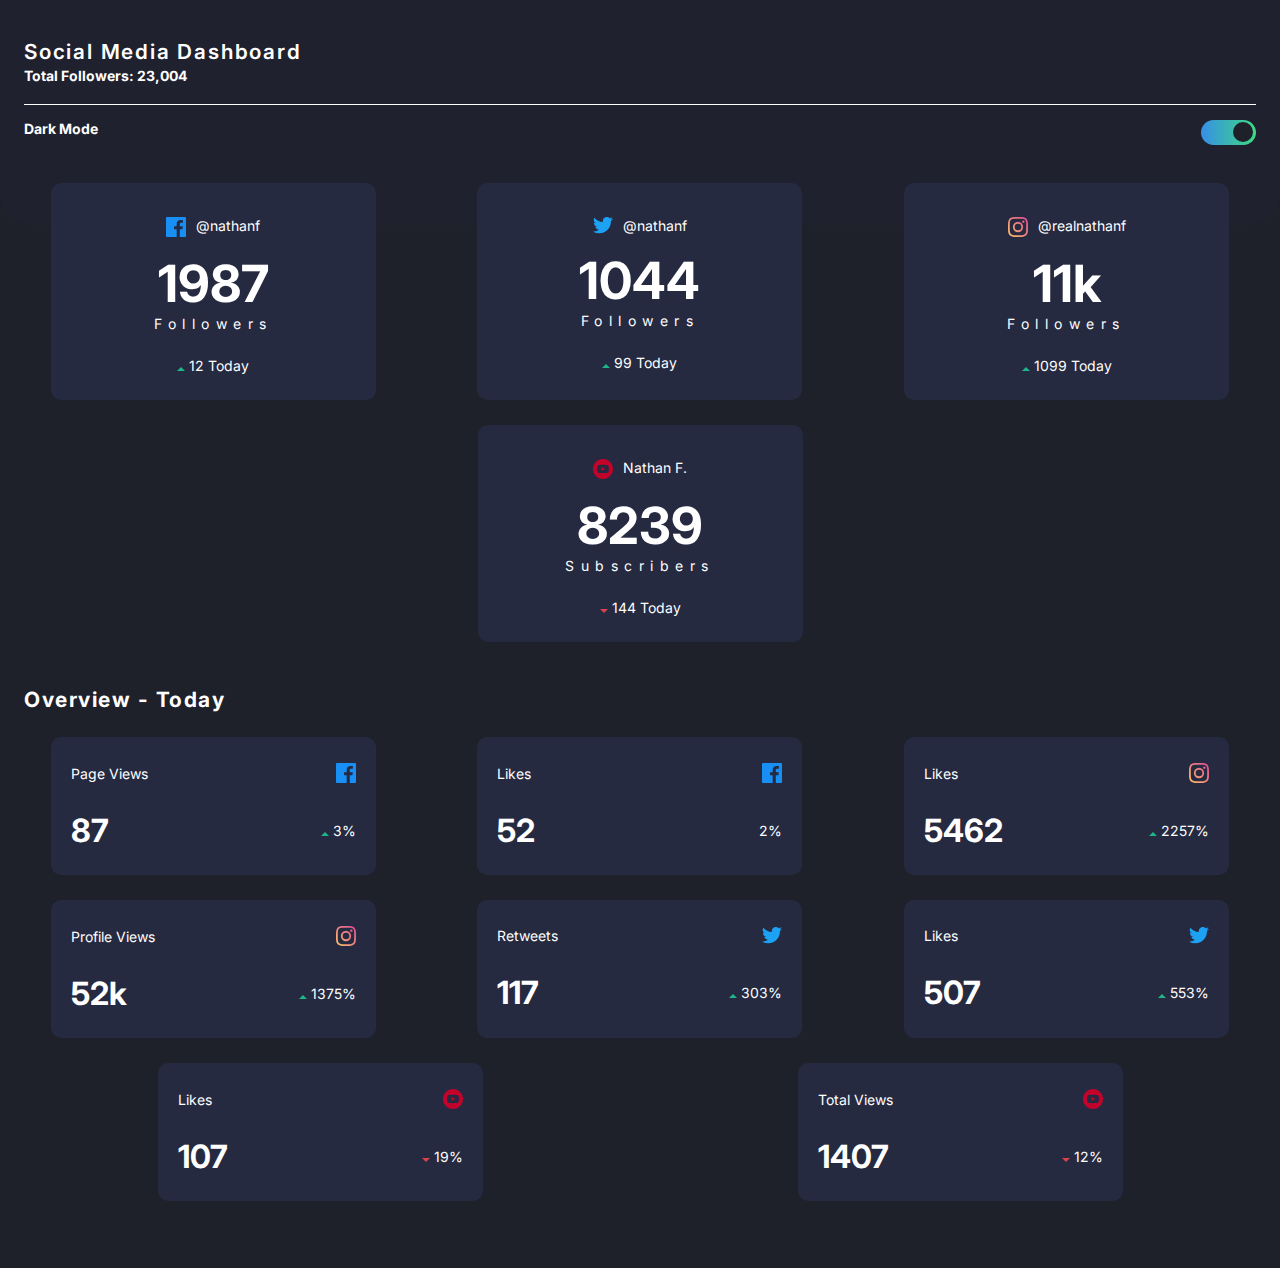
==== index.html @ af2ce7fc "initial secondary cards layout done" ====
<!DOCTYPE html>
<html lang="en">

<head>
  <meta charset="UTF-8">
  <meta name="viewport" content="width=device-width, initial-scale=1.0">
  <!-- displays site properly based on user's device -->

  <link rel="icon" type="image/png" sizes="32x32" href="./images/favicon-32x32.png">

  <title>Frontend Mentor | [Challenge Name Here]</title>
  <link rel="stylesheet" href="scss/style.css">
  <link href="https://fonts.googleapis.com/css?family=Inter:400,700&display=swap" rel="stylesheet">
  <!-- Feel free to remove these styles or customise in your own stylesheet 👍 -->

</head>

<body>
  <header class="header">
    <h1 class="header__title"> Social Media Dashboard</h1>
    <p class="header__info"> Total Followers: 23,004</p>
    <nav>
      <div class="swithCtl">
        <div><span class="themeTextCtl">Dark</span> Mode</div>
        <label class="switch">
          <input type="checkbox" checked>
          <span class="slider round"></span>
        </label>
      </div>
    </nav>
  </header>
  <main>
    <div class="cards__wrapper">

      <div class="cards primary">

        <div class="primary__card">
          <div class="facebook">
            <img src="images/icon-facebook.svg" alt="facebook">
            <p>@nathanf</p>
          </div>
          <div class="followers">
            <div class="followers__num">
              1987
            </div>
            <div class="followers__details">
              Followers
            </div>
          </div>
          <div class="current">
            <img src="images/icon-up.svg" alt="up" srcset="">
            12 Today
          </div>
        </div>

        <!-- <div class="cards primary"> -->

        <div class="primary__card">
          <div class="facebook">
            <img src="images/icon-twitter.svg" alt="twitter" srcset="">
            <p> @nathanf</p>
          </div>
          <div class="followers">
            <div class="followers__num">
              1044
            </div>
            <div class="followers__details">
              Followers
            </div>
          </div>
          <div class="current">
            <img src="images/icon-up.svg" alt="up" srcset="">
            99 Today
          </div>
        </div>
        <!--  </div> -->

        <!-- <div class="cards primary"> -->
        <div class="primary__card">
          <div class="facebook">
            <img src="images//icon-instagram.svg" alt="instagram" srcset="">
            <p> @realnathanf</p>
          </div>
          <div class="followers">
            <div class="followers__num">
              11k
            </div>
            <div class="followers__details">
              Followers
            </div>
          </div>
          <div class="current">
            <img src="images/icon-up.svg" alt="up" srcset="">
            1099 Today
          </div>
        </div>
        <!-- </div> -->

        <!-- <div class="cards primary"> -->
        <div class="primary__card">
          <div class="facebook">
            <img src="images/icon-youtube.svg" alt="youtube" srcset="">
            <p> Nathan F.</p>
          </div>
          <div class="followers">
            <div class="followers__num">
              8239
            </div>
            <div class="followers__details">
              Subscribers
            </div>
          </div>
          <div class="current">
            <img src="images/icon-down.svg" alt="up" srcset="">
            144 Today
          </div>
        </div>
      </div>

      <div class="cards secondary">
        <h2 class="cards__heading">Overview - Today</h2>
        <div class="cards__wrapper__sec">

          <div class="secondary__card primary__card">
            <div class="views">Page Views</div>
            <img class="secondary__card__img" src="images/icon-facebook.svg" alt="" srcset="">
            <div class="viewInfo">87</div>
            <div class="updown">
              <img src="images/icon-up.svg" alt="" srcset="">
              3%
            </div>
          </div>

          <div class="secondary__card primary__card">
            <div class="views">Likes</div>
            <img class="secondary__card__img" src="images/icon-facebook.svg" alt="" srcset="">
            <div class="viewInfo">52</div>
            <div class="updown">
              <img src="images/icon-down.svg.svg" alt="" srcset="">
              2%
            </div>
          </div>

          <div class="secondary__card primary__card">
            <div class="views">Likes</div>
            <img class="secondary__card__img" src="images/icon-instagram.svg" alt="" srcset="">
            <div class="viewInfo">5462</div>
            <div class="updown">
              <img src="images/icon-up.svg" alt="" srcset="">
              2257%
            </div>
          </div>

          <div class="secondary__card  primary__card">
            <div class="views">Profile Views</div>
            <img class="secondary__card__img" src="images/icon-instagram.svg" alt="" srcset="">
            <div class="viewInfo">52k</div>
            <div class="updown">
              <img src="images/icon-up.svg" alt="" srcset="">
              1375%
            </div>
          </div>

          <div class="secondary__card  primary__card">
            <div class="views">Retweets</div>
            <img class="secondary__card__img" src="images/icon-twitter.svg" alt="" srcset="">
            <div class="viewInfo">117</div>
            <div class="updown">
              <img src="images/icon-up.svg" alt="" srcset="">
              303%
            </div>
          </div>

          <div class="secondary__card primary__card">
            <div class="views">Likes</div>
            <img class="secondary__card__img" src="images/icon-twitter.svg" alt="" srcset="">
            <div class="viewInfo">507</div>
            <div class="updown">
              <img src="images/icon-up.svg" alt="" srcset="">
              553%
            </div>
          </div>

          <div class="secondary__card primary__card">
            <div class="views">Likes</div>
            <img class="secondary__card__img" src="images/icon-youtube.svg" alt="" srcset="">
            <div class="viewInfo">107</div>
            <div class="updown">
              <img src="images/icon-down.svg" alt="" srcset="">
              19%
            </div>
          </div>

          <div class="secondary__card primary__card">
            <div class="views">Total Views</div>
            <img class="secondary__card__img" src="images/icon-youtube.svg" alt="" srcset="">
            <div class="viewInfo">1407</div>
            <div class="updown">
              <img src="images/icon-down.svg" alt="" srcset="">
              12%
            </div>
          </div>

        </div>        
      
      </div>
    </div>

  </main>



  <script src="main.js"></script>
</body>

</html>
---- scss/style.css ----
* {
  padding: 0;
  margin: 0;
  -webkit-box-sizing: border-box;
          box-sizing: border-box;
}

body {
  font-family: 'Inter', sans-serif;
  background-color: #1e202a;
  color: white;
  font-size: 14px;
}

.bg-background-light {
  background-color: white;
  color: #63687e;
}

.header {
  padding: 39px 24px 80px 24px;
  background-color: #1f212e;
  border-bottom-left-radius: 30px;
  border-bottom-right-radius: 30px;
}

.bg-header-background {
  background-color: #f5f7ff;
}

.header__title {
  font-size: 1.3rem;
  font-weight: 600;
  letter-spacing: 1.8px;
  padding-bottom: 3px;
}

.header__info {
  padding-bottom: 20px;
  border-bottom: 0.1px solid white;
  font-weight: 700;
}

.switch {
  margin-top: 0px;
  position: relative;
  display: inline-block;
  width: 55px;
  height: 25px;
}

.switch input {
  opacity: 0;
  width: 0;
  height: 0;
}

.swithCtl {
  margin: 15px auto 0;
  /*width: 60%;*/
  display: -webkit-box;
  display: -ms-flexbox;
  display: flex;
  -webkit-box-pack: justify;
      -ms-flex-pack: justify;
          justify-content: space-between;
  font-weight: 700;
}

.slider {
  position: absolute;
  cursor: pointer;
  top: 0;
  left: 0;
  right: 0;
  bottom: 0;
  background: -webkit-gradient(linear, left top, right top, from(#378fe6), to(#3eda82));
  background: linear-gradient(to right, #378fe6, #3eda82);
  -webkit-transition: .4s;
  transition: .4s;
}

.slider:before {
  position: absolute;
  content: "";
  height: 20px;
  width: 20px;
  left: 6px;
  bottom: 3px;
  background-color: #1e202a;
  -webkit-transition: .4s;
  transition: .4s;
}

input:checked + .slider {
  background-color: #ccc;
}

input:focus + .slider {
  -webkit-box-shadow: 0 0 1px #2196F3;
          box-shadow: 0 0 1px #2196F3;
}

input:checked + .slider:before {
  -webkit-transform: translateX(26px);
  transform: translateX(26px);
}

/* Rounded sliders */
.slider.round {
  border-radius: 34px;
}

.slider.round:before {
  border-radius: 50%;
}

main {
  position: relative;
  text-align: center;
}

.primary {
  display: -webkit-box;
  display: -ms-flexbox;
  display: flex;
  -ms-flex-wrap: wrap;
      flex-wrap: wrap;
  -webkit-box-pack: justify;
      -ms-flex-pack: justify;
          justify-content: space-between;
  margin-bottom: 20px;
}

.cards__wrapper {
  margin: auto;
  position: relative;
  margin: auto;
  top: -42px;
  border-radius: 10px;
}

.primary__card {
  width: 325px;
  background-color: #252a41;
  border: 1px solid transparent;
  margin: 0 auto 25px;
  border-radius: 10px;
  padding-bottom: 25px;
}

.bg-card-background-light {
  background-color: #f0f2fa;
}

.facebook {
  padding: 33px 0 15px;
  display: -webkit-box;
  display: -ms-flexbox;
  display: flex;
  -webkit-box-pack: center;
      -ms-flex-pack: center;
          justify-content: center;
  -webkit-column-gap: 10px;
          column-gap: 10px;
}

.followers__num {
  font-size: 3.2rem;
  font-weight: 700;
  padding-bottom: 1px;
}

.followers__details {
  padding-bottom: 25px;
  letter-spacing: 6.5px;
}

.cards__wrapper__sec {
  display: -webkit-box;
  display: -ms-flexbox;
  display: flex;
  -ms-flex-wrap: wrap;
      flex-wrap: wrap;
}

.cards__heading {
  letter-spacing: 1.5px;
  text-align: left;
  margin-left: 24px;
  margin-bottom: 25px;
}

.secondary__card {
  display: -ms-grid;
  display: grid;
  -ms-grid-columns: 1fr 1fr;
      grid-template-columns: 1fr 1fr;
  -webkit-box-align: center;
      -ms-flex-align: center;
          align-items: center;
  padding-top: 25px;
  row-gap: 28px;
}

.views, .viewInfo {
  -ms-grid-column-align: start;
      justify-self: start;
  margin-left: 19px;
}

.secondary__card__img, .updown {
  -ms-grid-column-align: right;
      justify-self: right;
  margin-right: 19px;
}

.viewInfo {
  font-weight: 700;
  font-size: 2rem;
}

.secondary__card {
  padding-bottom: 24px;
}
/*# sourceMappingURL=style.css.map */
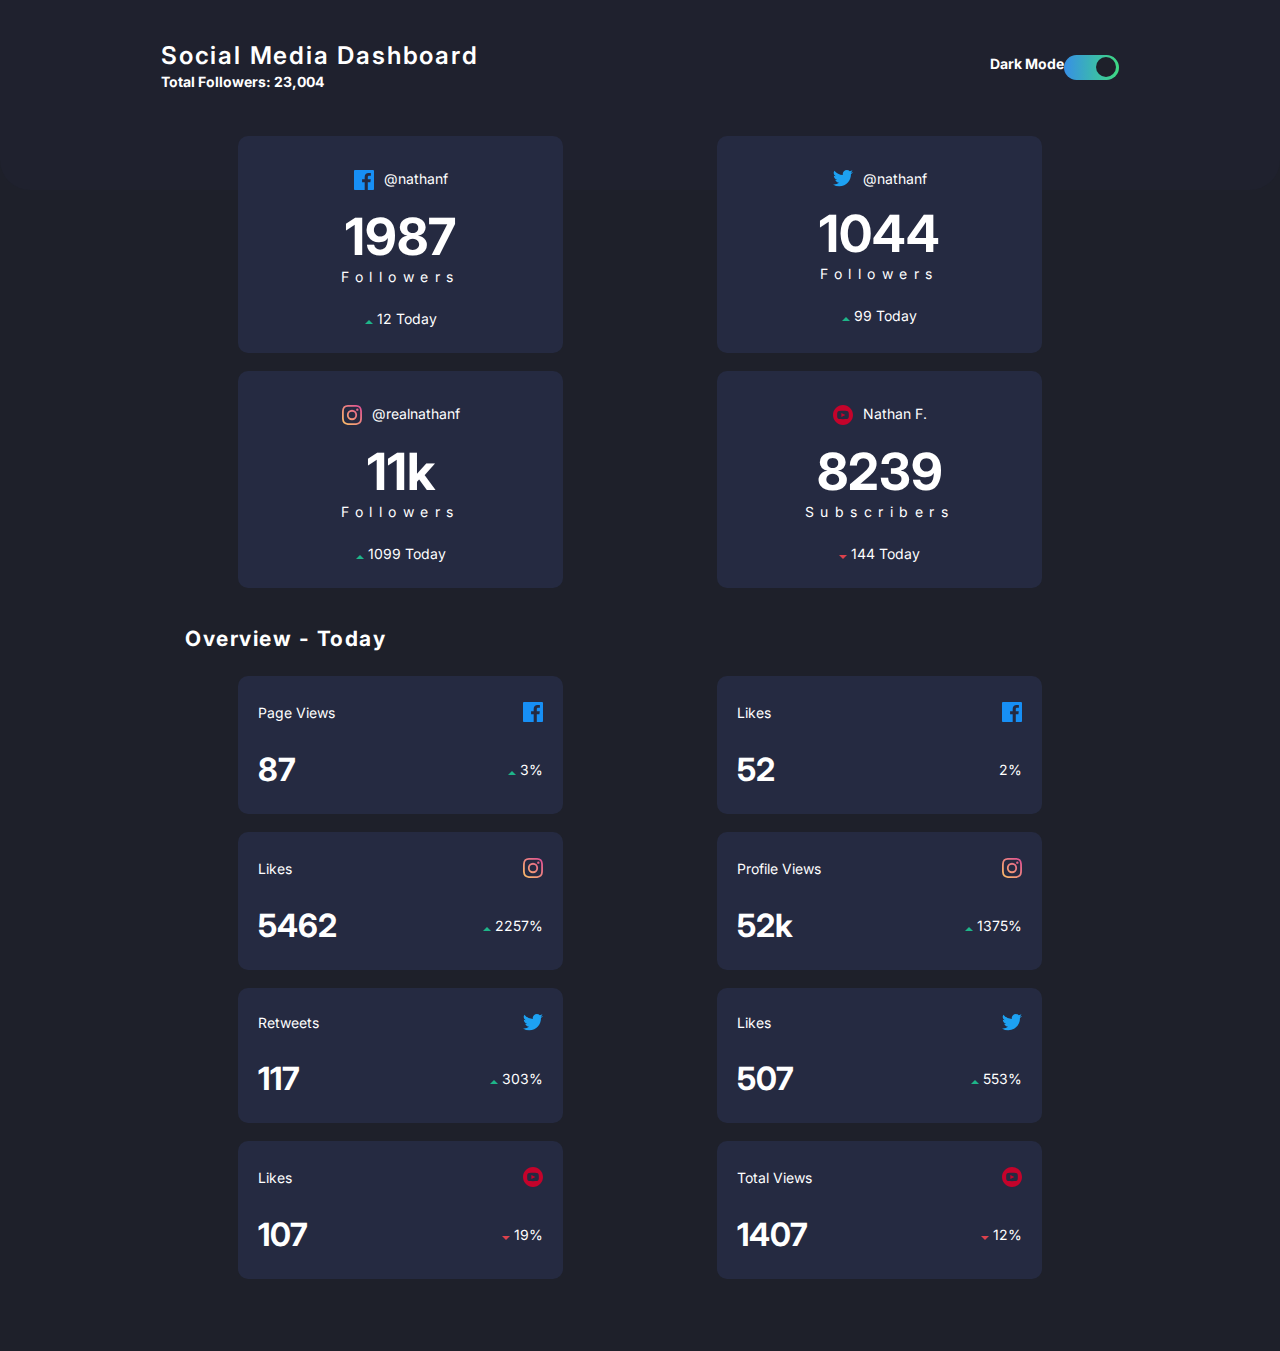
==== commit e6c043e2: "feat: desktop initial implementation" ====
--- a/index.html
+++ b/index.html
@@ -17,8 +17,10 @@
 
 <body>
   <header class="header">
-    <h1 class="header__title"> Social Media Dashboard</h1>
-    <p class="header__info"> Total Followers: 23,004</p>
+    <div class="header__brief">
+      <h1 class="header__title"> Social Media Dashboard</h1>
+      <p class="header__info"> Total Followers: 23,004</p>
+    </div>
     <nav>
       <div class="swithCtl">
         <div><span class="themeTextCtl">Dark</span> Mode</div>
@@ -201,8 +203,8 @@
             </div>
           </div>
 
-        </div>        
-      
+        </div>
+
       </div>
     </div>
 
--- a/scss/style.css
+++ b/scss/style.css
@@ -133,7 +133,6 @@
 }
 
 .cards__wrapper {
-  margin: auto;
   position: relative;
   margin: auto;
   top: -42px;
@@ -144,7 +143,7 @@
   width: 325px;
   background-color: #252a41;
   border: 1px solid transparent;
-  margin: 0 auto 25px;
+  margin: 0 auto 18px;
   border-radius: 10px;
   padding-bottom: 25px;
 }
@@ -201,6 +200,7 @@
           align-items: center;
   padding-top: 25px;
   row-gap: 28px;
+  padding-bottom: 24px;
 }
 
 .views, .viewInfo {
@@ -223,4 +223,29 @@
 .secondary__card {
   padding-bottom: 24px;
 }
+
+@media screen and (min-width: 1280px) {
+  .header {
+    padding: 40px 161px 80px 161px;
+    display: -webkit-box;
+    display: -ms-flexbox;
+    display: flex;
+    -ms-flex-wrap: wrap;
+        flex-wrap: wrap;
+    -webkit-box-pack: justify;
+        -ms-flex-pack: justify;
+            justify-content: space-between;
+  }
+  .header__title {
+    font-size: 1.53rem;
+  }
+  .header__info {
+    border-bottom: none;
+  }
+  .cards__wrapper {
+    top: -54px;
+    margin-left: 161px;
+    margin-right: 161px;
+  }
+}
 /*# sourceMappingURL=style.css.map */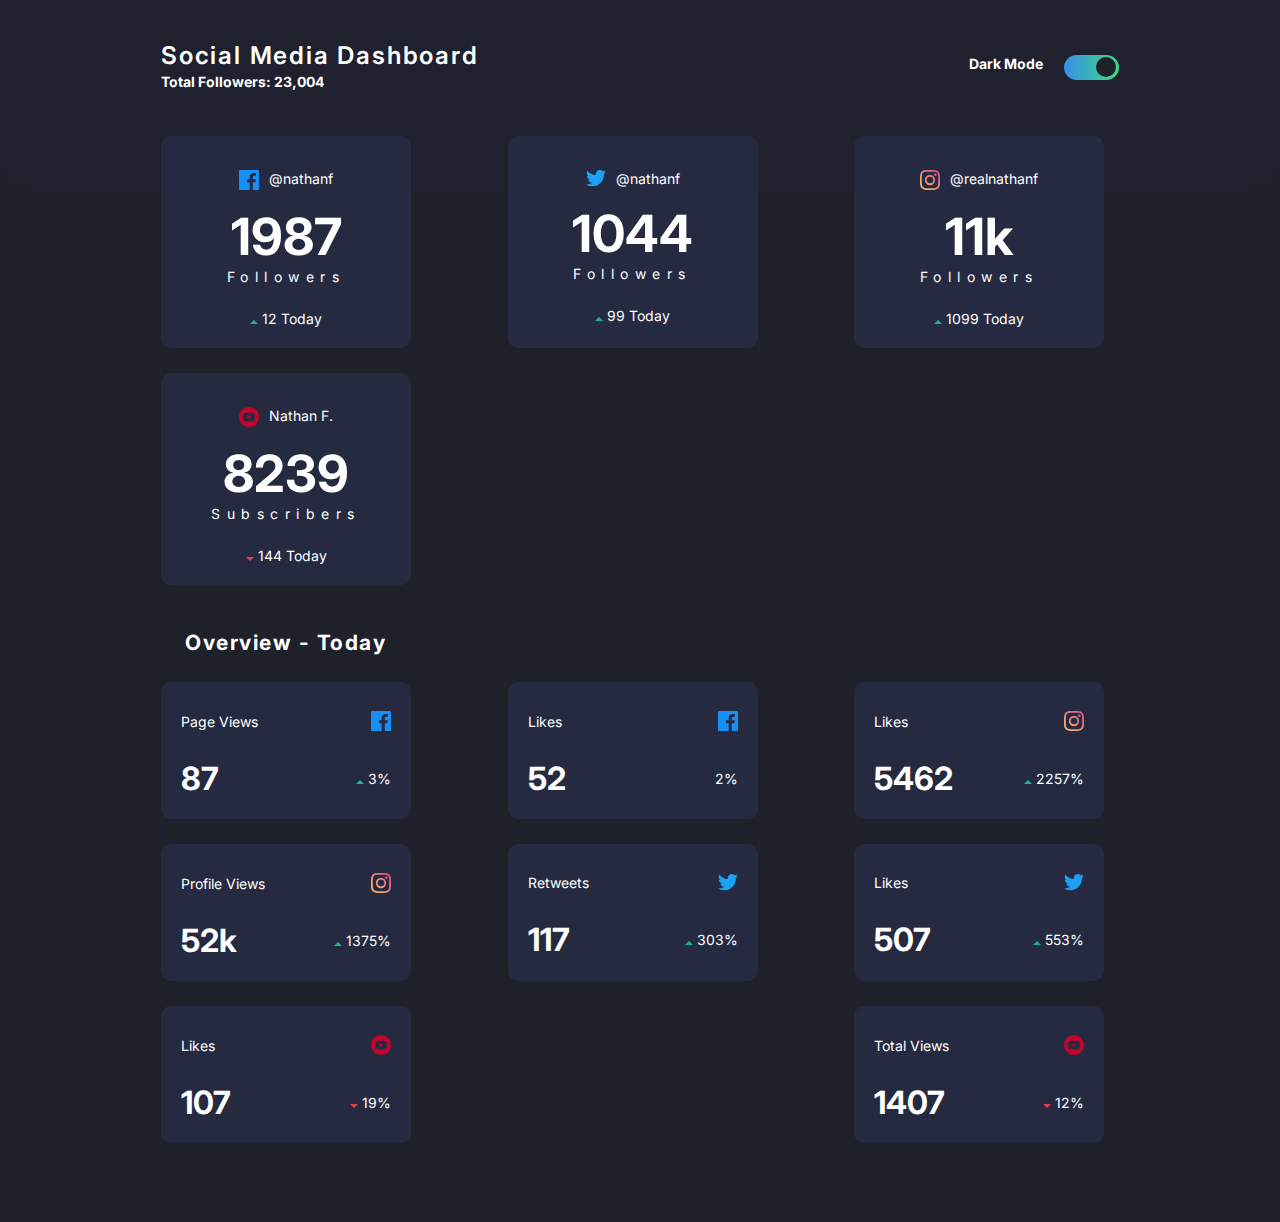
==== commit eed9f6fb: "fix: changed class facebook to initialCards" ====
--- a/index.html
+++ b/index.html
@@ -37,7 +37,7 @@
       <div class="cards primary">
 
         <div class="primary__card">
-          <div class="facebook">
+          <div class="initialCards">
             <img src="images/icon-facebook.svg" alt="facebook">
             <p>@nathanf</p>
           </div>
@@ -58,7 +58,7 @@
         <!-- <div class="cards primary"> -->
 
         <div class="primary__card">
-          <div class="facebook">
+          <div class="initialCards">
             <img src="images/icon-twitter.svg" alt="twitter" srcset="">
             <p> @nathanf</p>
           </div>
@@ -79,7 +79,7 @@
 
         <!-- <div class="cards primary"> -->
         <div class="primary__card">
-          <div class="facebook">
+          <div class="initialCards">
             <img src="images//icon-instagram.svg" alt="instagram" srcset="">
             <p> @realnathanf</p>
           </div>
@@ -100,7 +100,7 @@
 
         <!-- <div class="cards primary"> -->
         <div class="primary__card">
-          <div class="facebook">
+          <div class="initialCards">
             <img src="images/icon-youtube.svg" alt="youtube" srcset="">
             <p> Nathan F.</p>
           </div>
--- a/scss/style.css
+++ b/scss/style.css
@@ -152,7 +152,7 @@
   background-color: #f0f2fa;
 }
 
-.facebook {
+.initialCards {
   padding: 33px 0 15px;
   display: -webkit-box;
   display: -ms-flexbox;
@@ -160,8 +160,10 @@
   -webkit-box-pack: center;
       -ms-flex-pack: center;
           justify-content: center;
-  -webkit-column-gap: 10px;
-          column-gap: 10px;
+}
+
+.initialCards img {
+  margin-right: 10px;
 }
 
 .followers__num {
@@ -181,6 +183,9 @@
   display: flex;
   -ms-flex-wrap: wrap;
       flex-wrap: wrap;
+  -webkit-box-pack: justify;
+      -ms-flex-pack: justify;
+          justify-content: space-between;
 }
 
 .cards__heading {
@@ -242,10 +247,24 @@
   .header__info {
     border-bottom: none;
   }
+  nav {
+    width: 150px;
+  }
   .cards__wrapper {
     top: -54px;
     margin-left: 161px;
     margin-right: 161px;
   }
+  .primary__card {
+    width: 250px;
+    margin: 0 15px 25px 0;
+    padding-bottom: 20px;
+  }
+  .cards__heading {
+    margin-bottom: 27px;
+  }
+  .secondary__card {
+    padding-top: 28px;
+  }
 }
 /*# sourceMappingURL=style.css.map */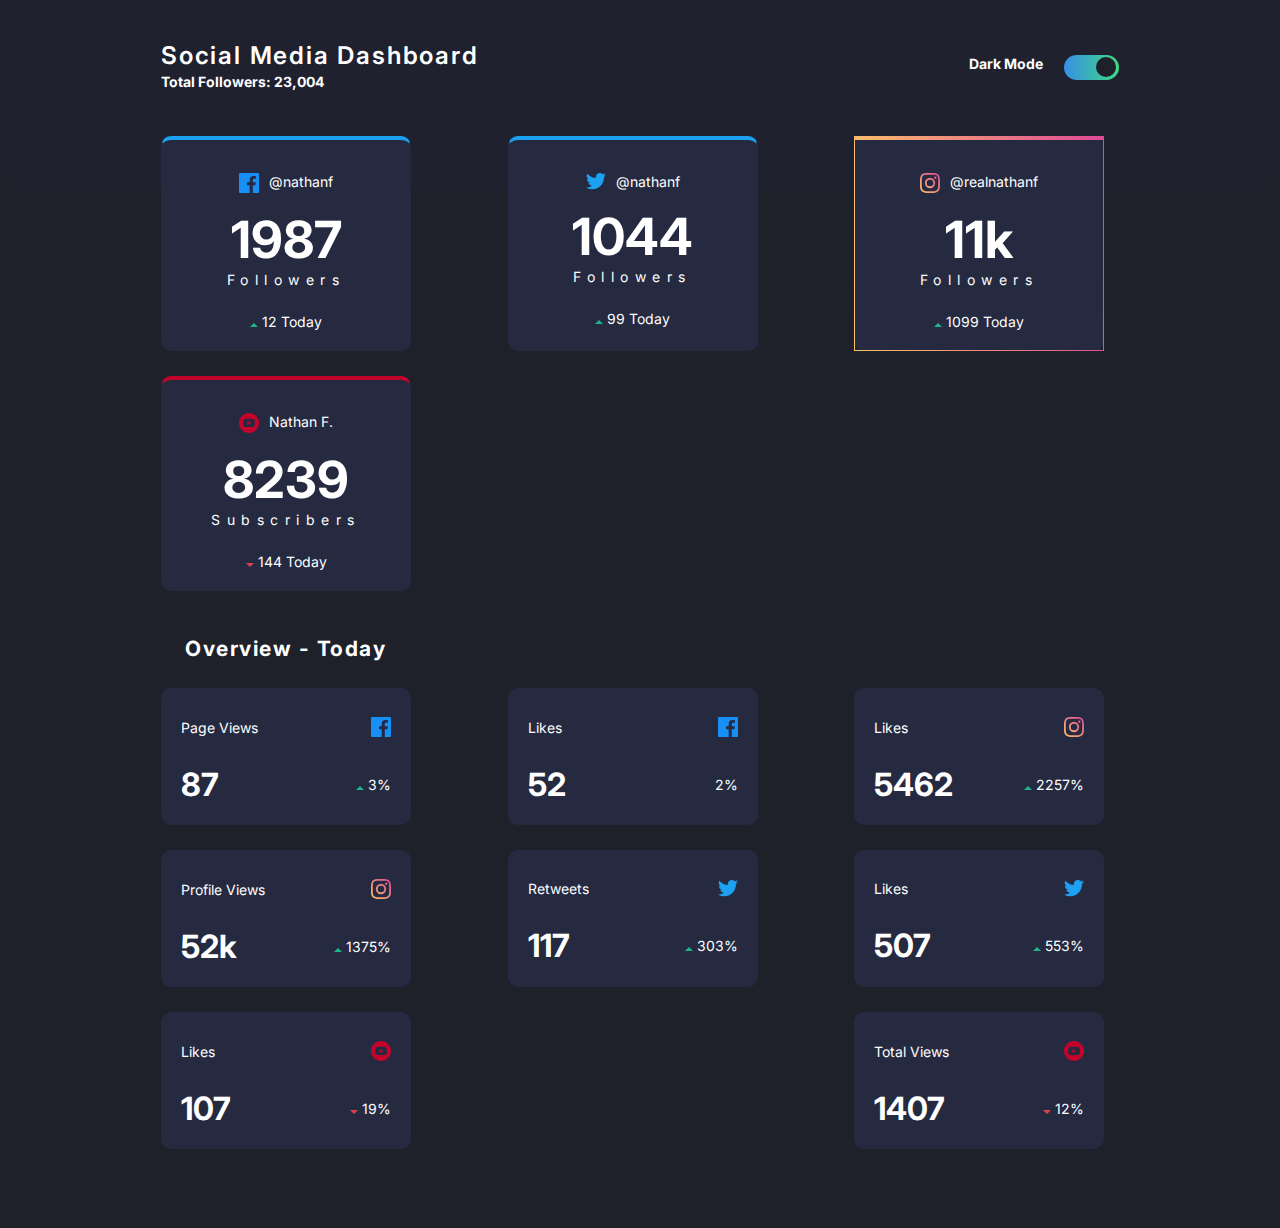
==== commit 2b4c2f29: "initial cards borders" ====
--- a/index.html
+++ b/index.html
@@ -36,7 +36,7 @@
 
       <div class="cards primary">
 
-        <div class="primary__card">
+        <div class="primary__card facebook">
           <div class="initialCards">
             <img src="images/icon-facebook.svg" alt="facebook">
             <p>@nathanf</p>
@@ -57,7 +57,7 @@
 
         <!-- <div class="cards primary"> -->
 
-        <div class="primary__card">
+        <div class="primary__card twitter">
           <div class="initialCards">
             <img src="images/icon-twitter.svg" alt="twitter" srcset="">
             <p> @nathanf</p>
@@ -78,7 +78,7 @@
         <!--  </div> -->
 
         <!-- <div class="cards primary"> -->
-        <div class="primary__card">
+        <div class="primary__card instagram">
           <div class="initialCards">
             <img src="images//icon-instagram.svg" alt="instagram" srcset="">
             <p> @realnathanf</p>
@@ -99,7 +99,7 @@
         <!-- </div> -->
 
         <!-- <div class="cards primary"> -->
-        <div class="primary__card">
+        <div class="primary__card youtube">
           <div class="initialCards">
             <img src="images/icon-youtube.svg" alt="youtube" srcset="">
             <p> Nathan F.</p>
--- a/scss/style.css
+++ b/scss/style.css
@@ -166,6 +166,24 @@
   margin-right: 10px;
 }
 
+.facebook {
+  border-top: 4px solid #1ca0f2;
+}
+
+.twitter {
+  border-top: 4px solid #1ca0f2;
+}
+
+.instagram {
+  border-top: 4px solid;
+  -o-border-image: linear-gradient(85deg, #fdc468, #df4996) 1;
+     border-image: linear-gradient(85deg, #fdc468, #df4996) 1;
+}
+
+.youtube {
+  border-top: 4px solid #c4032a;
+}
+
 .followers__num {
   font-size: 3.2rem;
   font-weight: 700;
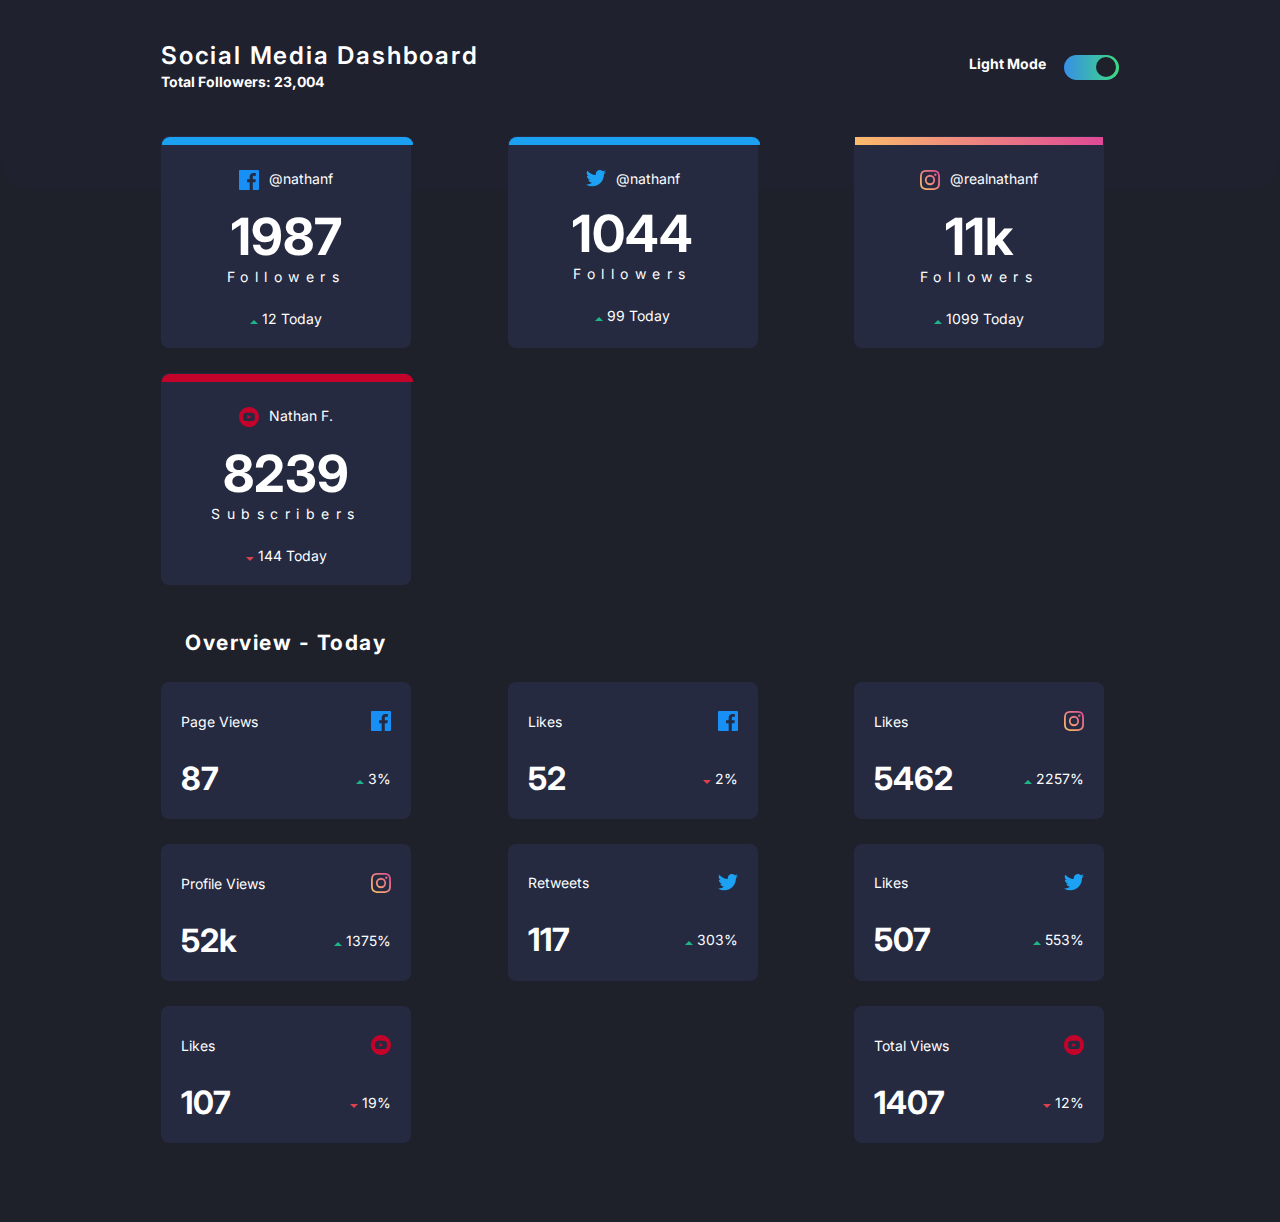
==== commit 01a0e4b4: "cards border top various colors done" ====
--- a/index.html
+++ b/index.html
@@ -23,7 +23,7 @@
     </div>
     <nav>
       <div class="swithCtl">
-        <div><span class="themeTextCtl">Dark</span> Mode</div>
+        <div><span class="themeTextCtl">Light</span> Mode</div>
         <label class="switch">
           <input type="checkbox" checked>
           <span class="slider round"></span>
@@ -138,7 +138,7 @@
             <img class="secondary__card__img" src="images/icon-facebook.svg" alt="" srcset="">
             <div class="viewInfo">52</div>
             <div class="updown">
-              <img src="images/icon-down.svg.svg" alt="" srcset="">
+              <img src="images/icon-down.svg" alt="" srcset="">
               2%
             </div>
           </div>
--- a/scss/style.css
+++ b/scss/style.css
@@ -80,6 +80,15 @@
   transition: .4s;
 }
 
+.switchLight {
+  background: #aeb3cb;
+}
+
+.switchLight:hover {
+  background: -webkit-gradient(linear, left top, right top, from(#378fe6), to(#3eda82));
+  background: linear-gradient(to right, #378fe6, #3eda82);
+}
+
 .slider:before {
   position: absolute;
   content: "";
@@ -87,7 +96,7 @@
   width: 20px;
   left: 6px;
   bottom: 3px;
-  background-color: #1e202a;
+  background-color: white;
   -webkit-transition: .4s;
   transition: .4s;
 }
@@ -102,6 +111,7 @@
 }
 
 input:checked + .slider:before {
+  background-color: #1e202a;
   -webkit-transform: translateX(26px);
   transform: translateX(26px);
 }
@@ -140,16 +150,26 @@
 }
 
 .primary__card {
+  position: relative;
   width: 325px;
   background-color: #252a41;
   border: 1px solid transparent;
   margin: 0 auto 18px;
-  border-radius: 10px;
+  border-radius: 8px;
   padding-bottom: 25px;
+}
+
+.primary__card:hover {
+  background-color: #373f62;
+  cursor: pointer;
 }
 
 .bg-card-background-light {
   background-color: #f0f2fa;
+}
+
+.bg-card-background-light:hover {
+  background-color: #aeb3cb;
 }
 
 .initialCards {
@@ -166,22 +186,38 @@
   margin-right: 10px;
 }
 
-.facebook {
-  border-top: 4px solid #1ca0f2;
-}
-
-.twitter {
-  border-top: 4px solid #1ca0f2;
-}
-
-.instagram {
-  border-top: 4px solid;
+.primary__card::after {
+  content: "";
+  top: 0;
+  left: 0;
+  position: absolute;
+  width: 98%;
+  border-top-left-radius: 8px;
+  border-top-right-radius: 8px;
+}
+
+.facebook::after {
+  border: 4px solid #1ca0f2;
+}
+
+.twitter::after {
+  border: 4px solid #1ca0f2;
+}
+
+.instagram::after {
+  width: 100%;
+  bottom: 0;
+  border: 8px solid;
   -o-border-image: linear-gradient(85deg, #fdc468, #df4996) 1;
      border-image: linear-gradient(85deg, #fdc468, #df4996) 1;
-}
-
-.youtube {
-  border-top: 4px solid #c4032a;
+  border-radius: 10px;
+  border-bottom: none;
+  border-left: none;
+  border-right: none;
+}
+
+.youtube::after {
+  border: 4px solid #c4032a;
 }
 
 .followers__num {
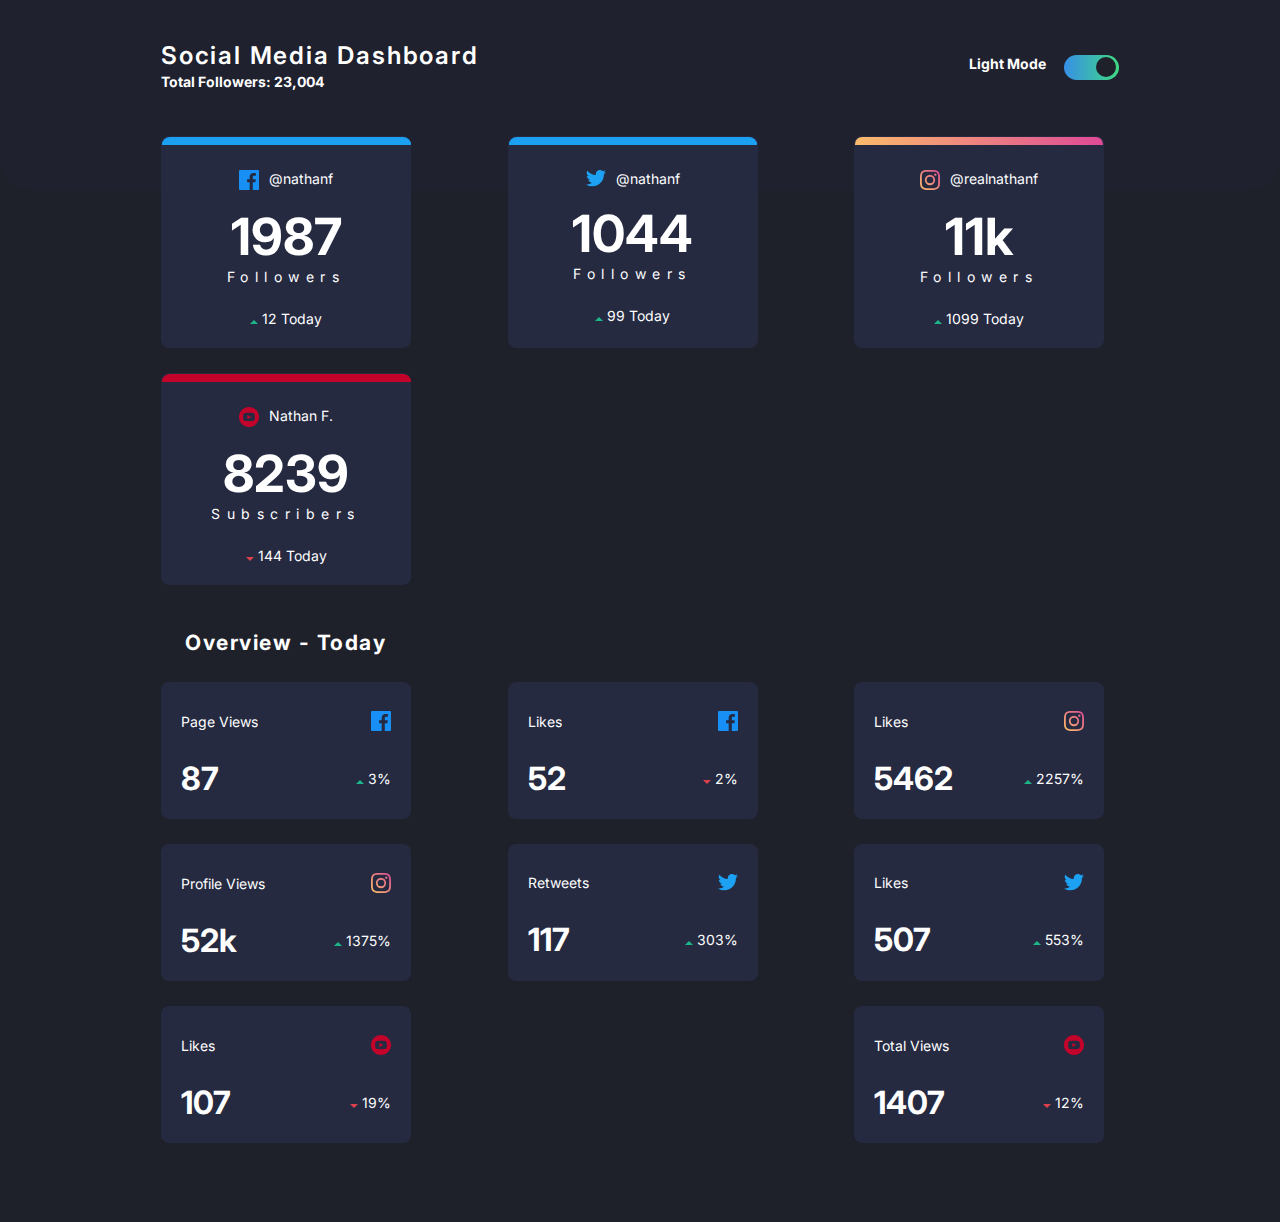
==== commit e3aa53a1: "fix: html scrset issues according to report" ====
--- a/index.html
+++ b/index.html
@@ -50,7 +50,7 @@
             </div>
           </div>
           <div class="current">
-            <img src="images/icon-up.svg" alt="up" srcset="">
+            <img src="images/icon-up.svg" alt="up">
             12 Today
           </div>
         </div>
@@ -59,7 +59,7 @@
 
         <div class="primary__card twitter">
           <div class="initialCards">
-            <img src="images/icon-twitter.svg" alt="twitter" srcset="">
+            <img src="images/icon-twitter.svg" alt="twitter">
             <p> @nathanf</p>
           </div>
           <div class="followers">
@@ -71,7 +71,7 @@
             </div>
           </div>
           <div class="current">
-            <img src="images/icon-up.svg" alt="up" srcset="">
+            <img src="images/icon-up.svg" alt="up">
             99 Today
           </div>
         </div>
@@ -80,7 +80,7 @@
         <!-- <div class="cards primary"> -->
         <div class="primary__card instagram">
           <div class="initialCards">
-            <img src="images//icon-instagram.svg" alt="instagram" srcset="">
+            <img src="images//icon-instagram.svg" alt="instagram">
             <p> @realnathanf</p>
           </div>
           <div class="followers">
@@ -92,7 +92,7 @@
             </div>
           </div>
           <div class="current">
-            <img src="images/icon-up.svg" alt="up" srcset="">
+            <img src="images/icon-up.svg" alt="up">
             1099 Today
           </div>
         </div>
@@ -101,7 +101,7 @@
         <!-- <div class="cards primary"> -->
         <div class="primary__card youtube">
           <div class="initialCards">
-            <img src="images/icon-youtube.svg" alt="youtube" srcset="">
+            <img src="images/icon-youtube.svg" alt="youtube">
             <p> Nathan F.</p>
           </div>
           <div class="followers">
@@ -113,7 +113,7 @@
             </div>
           </div>
           <div class="current">
-            <img src="images/icon-down.svg" alt="up" srcset="">
+            <img src="images/icon-down.svg" alt="up">
             144 Today
           </div>
         </div>
@@ -125,80 +125,80 @@
 
           <div class="secondary__card primary__card">
             <div class="views">Page Views</div>
-            <img class="secondary__card__img" src="images/icon-facebook.svg" alt="" srcset="">
+            <img class="secondary__card__img" src="images/icon-facebook.svg" alt="facebook" >
             <div class="viewInfo">87</div>
             <div class="updown">
-              <img src="images/icon-up.svg" alt="" srcset="">
+              <img src="images/icon-up.svg" alt="up">
               3%
             </div>
           </div>
 
           <div class="secondary__card primary__card">
             <div class="views">Likes</div>
-            <img class="secondary__card__img" src="images/icon-facebook.svg" alt="" srcset="">
+            <img class="secondary__card__img" src="images/icon-facebook.svg" alt="facebook">
             <div class="viewInfo">52</div>
             <div class="updown">
-              <img src="images/icon-down.svg" alt="" srcset="">
+              <img src="images/icon-down.svg" alt="down">
               2%
             </div>
           </div>
 
           <div class="secondary__card primary__card">
             <div class="views">Likes</div>
-            <img class="secondary__card__img" src="images/icon-instagram.svg" alt="" srcset="">
+            <img class="secondary__card__img" src="images/icon-instagram.svg" alt="instagram" >
             <div class="viewInfo">5462</div>
             <div class="updown">
-              <img src="images/icon-up.svg" alt="" srcset="">
+              <img src="images/icon-up.svg" alt="up">
               2257%
             </div>
           </div>
 
           <div class="secondary__card  primary__card">
             <div class="views">Profile Views</div>
-            <img class="secondary__card__img" src="images/icon-instagram.svg" alt="" srcset="">
+            <img class="secondary__card__img" src="images/icon-instagram.svg" alt="instagram" >
             <div class="viewInfo">52k</div>
             <div class="updown">
-              <img src="images/icon-up.svg" alt="" srcset="">
+              <img src="images/icon-up.svg" alt="up">
               1375%
             </div>
           </div>
 
           <div class="secondary__card  primary__card">
             <div class="views">Retweets</div>
-            <img class="secondary__card__img" src="images/icon-twitter.svg" alt="" srcset="">
+            <img class="secondary__card__img" src="images/icon-twitter.svg" alt="twitter">
             <div class="viewInfo">117</div>
             <div class="updown">
-              <img src="images/icon-up.svg" alt="" srcset="">
+              <img src="images/icon-up.svg" alt="up">
               303%
             </div>
           </div>
 
           <div class="secondary__card primary__card">
             <div class="views">Likes</div>
-            <img class="secondary__card__img" src="images/icon-twitter.svg" alt="" srcset="">
+            <img class="secondary__card__img" src="images/icon-twitter.svg" alt="twitter">
             <div class="viewInfo">507</div>
             <div class="updown">
-              <img src="images/icon-up.svg" alt="" srcset="">
+              <img src="images/icon-up.svg" alt="up">
               553%
             </div>
           </div>
 
           <div class="secondary__card primary__card">
             <div class="views">Likes</div>
-            <img class="secondary__card__img" src="images/icon-youtube.svg" alt="" srcset="">
+            <img class="secondary__card__img" src="images/icon-youtube.svg" alt="youtube">
             <div class="viewInfo">107</div>
             <div class="updown">
-              <img src="images/icon-down.svg" alt="" srcset="">
+              <img src="images/icon-down.svg" alt="down">
               19%
             </div>
           </div>
 
           <div class="secondary__card primary__card">
             <div class="views">Total Views</div>
-            <img class="secondary__card__img" src="images/icon-youtube.svg" alt="" srcset="">
+            <img class="secondary__card__img" src="images/icon-youtube.svg" alt="youtube">
             <div class="viewInfo">1407</div>
             <div class="updown">
-              <img src="images/icon-down.svg" alt="" srcset="">
+              <img src="images/icon-down.svg" alt="down">
               12%
             </div>
           </div>
--- a/scss/style.css
+++ b/scss/style.css
@@ -204,6 +204,10 @@
   border: 4px solid #1ca0f2;
 }
 
+.instagram {
+  overflow: hidden;
+}
+
 .instagram::after {
   width: 100%;
   bottom: 0;
@@ -314,6 +318,12 @@
     margin: 0 15px 25px 0;
     padding-bottom: 20px;
   }
+  .primary__card::after {
+    width: 97%;
+  }
+  .instagram::after {
+    width: 100%;
+  }
   .cards__heading {
     margin-bottom: 27px;
   }
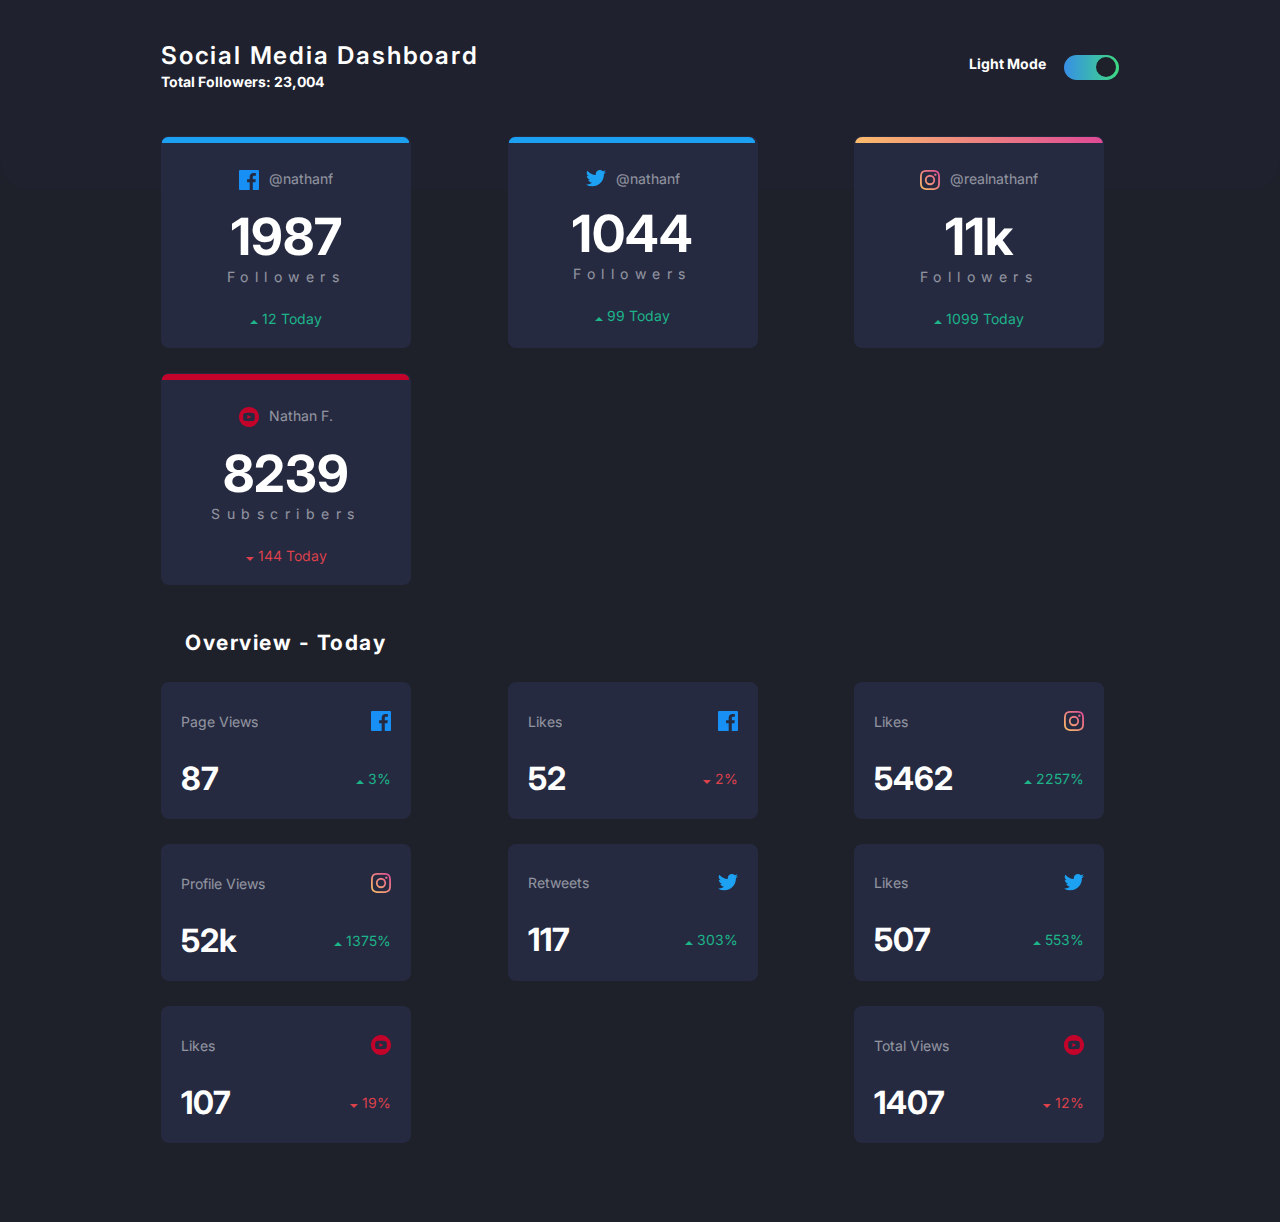
==== commit 3fdef227: "text colour fix - omittions" ====
--- a/index.html
+++ b/index.html
@@ -49,7 +49,7 @@
               Followers
             </div>
           </div>
-          <div class="current">
+          <div class="current upvote">
             <img src="images/icon-up.svg" alt="up">
             12 Today
           </div>
@@ -70,7 +70,7 @@
               Followers
             </div>
           </div>
-          <div class="current">
+          <div class="current upvote">
             <img src="images/icon-up.svg" alt="up">
             99 Today
           </div>
@@ -91,7 +91,7 @@
               Followers
             </div>
           </div>
-          <div class="current">
+          <div class="current upvote">
             <img src="images/icon-up.svg" alt="up">
             1099 Today
           </div>
@@ -112,8 +112,8 @@
               Subscribers
             </div>
           </div>
-          <div class="current">
-            <img src="images/icon-down.svg" alt="up">
+          <div class="current downvote">
+            <img src="images/icon-down.svg" alt="down">
             144 Today
           </div>
         </div>
@@ -127,7 +127,7 @@
             <div class="views">Page Views</div>
             <img class="secondary__card__img" src="images/icon-facebook.svg" alt="facebook" >
             <div class="viewInfo">87</div>
-            <div class="updown">
+            <div class="updown upvote">
               <img src="images/icon-up.svg" alt="up">
               3%
             </div>
@@ -137,7 +137,7 @@
             <div class="views">Likes</div>
             <img class="secondary__card__img" src="images/icon-facebook.svg" alt="facebook">
             <div class="viewInfo">52</div>
-            <div class="updown">
+            <div class="updown downvote">
               <img src="images/icon-down.svg" alt="down">
               2%
             </div>
@@ -147,7 +147,7 @@
             <div class="views">Likes</div>
             <img class="secondary__card__img" src="images/icon-instagram.svg" alt="instagram" >
             <div class="viewInfo">5462</div>
-            <div class="updown">
+            <div class="updown upvote">
               <img src="images/icon-up.svg" alt="up">
               2257%
             </div>
@@ -157,7 +157,7 @@
             <div class="views">Profile Views</div>
             <img class="secondary__card__img" src="images/icon-instagram.svg" alt="instagram" >
             <div class="viewInfo">52k</div>
-            <div class="updown">
+            <div class="updown upvote">
               <img src="images/icon-up.svg" alt="up">
               1375%
             </div>
@@ -167,7 +167,7 @@
             <div class="views">Retweets</div>
             <img class="secondary__card__img" src="images/icon-twitter.svg" alt="twitter">
             <div class="viewInfo">117</div>
-            <div class="updown">
+            <div class="updown upvote">
               <img src="images/icon-up.svg" alt="up">
               303%
             </div>
@@ -177,7 +177,7 @@
             <div class="views">Likes</div>
             <img class="secondary__card__img" src="images/icon-twitter.svg" alt="twitter">
             <div class="viewInfo">507</div>
-            <div class="updown">
+            <div class="updown upvote">
               <img src="images/icon-up.svg" alt="up">
               553%
             </div>
@@ -187,7 +187,7 @@
             <div class="views">Likes</div>
             <img class="secondary__card__img" src="images/icon-youtube.svg" alt="youtube">
             <div class="viewInfo">107</div>
-            <div class="updown">
+            <div class="updown downvote">
               <img src="images/icon-down.svg" alt="down">
               19%
             </div>
@@ -197,7 +197,7 @@
             <div class="views">Total Views</div>
             <img class="secondary__card__img" src="images/icon-youtube.svg" alt="youtube">
             <div class="viewInfo">1407</div>
-            <div class="updown">
+            <div class="updown downvote">
               <img src="images/icon-down.svg" alt="down">
               12%
             </div>
--- a/scss/style.css
+++ b/scss/style.css
@@ -197,11 +197,11 @@
 }
 
 .facebook::after {
-  border: 4px solid #1ca0f2;
+  border: 3px solid #1ca0f2;
 }
 
 .twitter::after {
-  border: 4px solid #1ca0f2;
+  border: 3px solid #1ca0f2;
 }
 
 .instagram {
@@ -211,7 +211,7 @@
 .instagram::after {
   width: 100%;
   bottom: 0;
-  border: 8px solid;
+  border: 6px solid;
   -o-border-image: linear-gradient(85deg, #fdc468, #df4996) 1;
      border-image: linear-gradient(85deg, #fdc468, #df4996) 1;
   border-radius: 10px;
@@ -221,7 +221,7 @@
 }
 
 .youtube::after {
-  border: 4px solid #c4032a;
+  border: 3px solid #c4032a;
 }
 
 .followers__num {
@@ -233,6 +233,23 @@
 .followers__details {
   padding-bottom: 25px;
   letter-spacing: 6.5px;
+  opacity: 0.5;
+}
+
+.initialCards p {
+  opacity: 0.5;
+}
+
+.views {
+  opacity: 0.5;
+}
+
+.upvote {
+  color: #1db489;
+}
+
+.downvote {
+  color: #dc414c;
 }
 
 .cards__wrapper__sec {
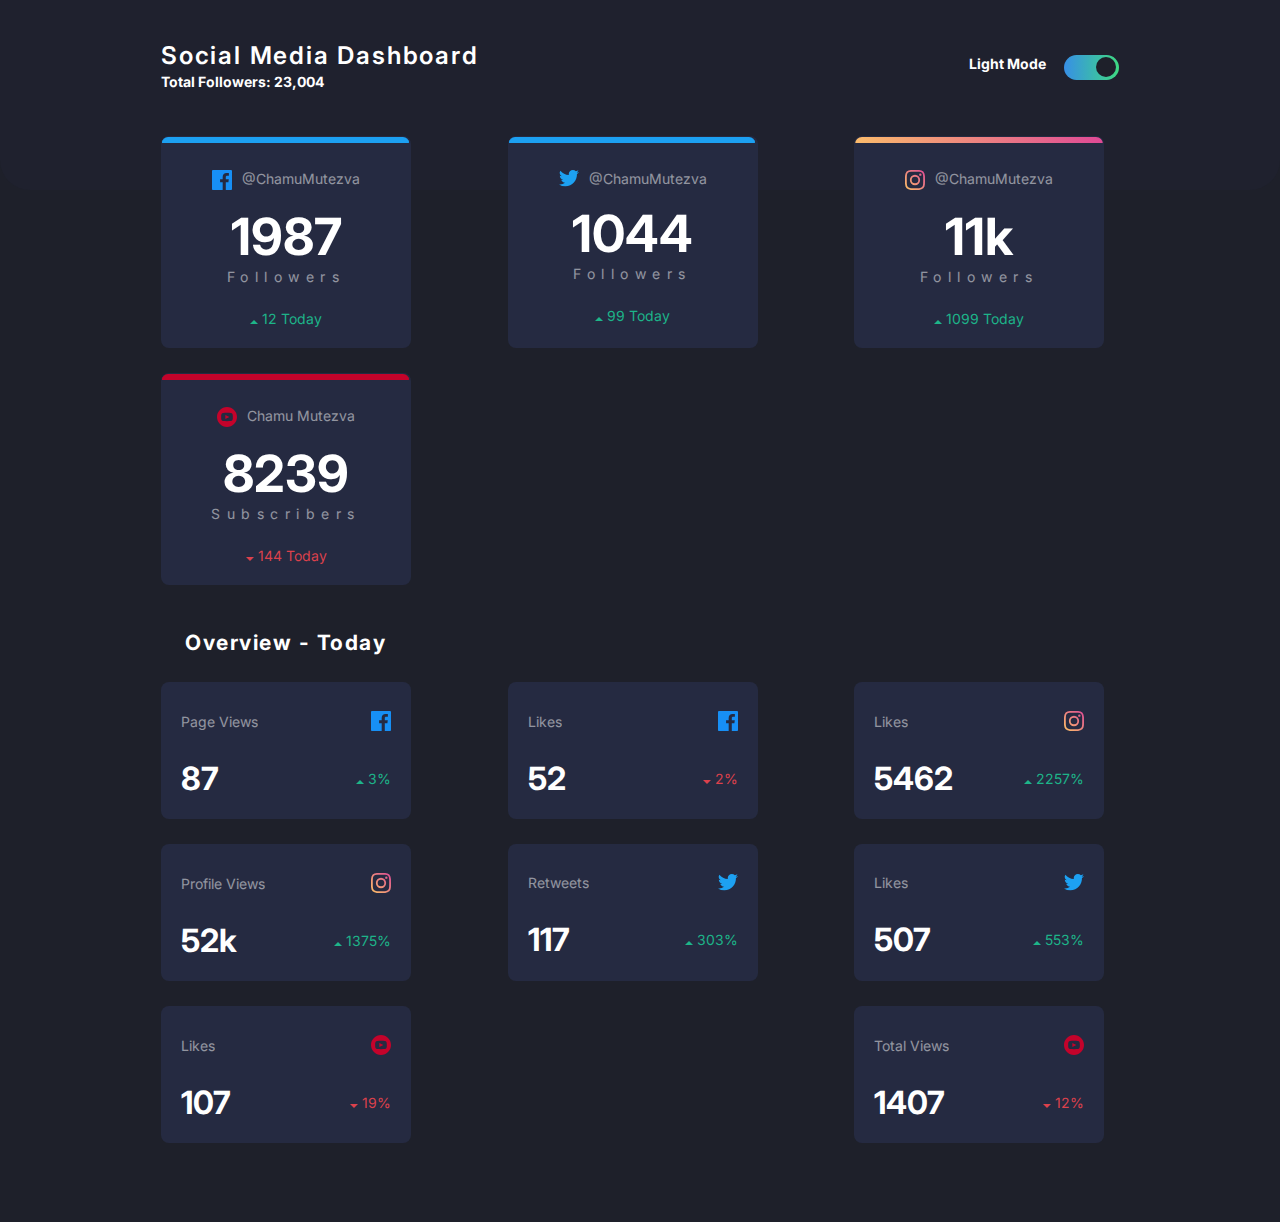
==== commit 53061d74: "feat: changed details and inserted my real details instead of the challenge details" ====
--- a/index.html
+++ b/index.html
@@ -39,7 +39,7 @@
         <div class="primary__card facebook">
           <div class="initialCards">
             <img src="images/icon-facebook.svg" alt="facebook">
-            <p>@nathanf</p>
+            <p>@ChamuMutezva</p>
           </div>
           <div class="followers">
             <div class="followers__num">
@@ -60,7 +60,7 @@
         <div class="primary__card twitter">
           <div class="initialCards">
             <img src="images/icon-twitter.svg" alt="twitter">
-            <p> @nathanf</p>
+            <p>@ChamuMutezva</p>
           </div>
           <div class="followers">
             <div class="followers__num">
@@ -81,7 +81,7 @@
         <div class="primary__card instagram">
           <div class="initialCards">
             <img src="images//icon-instagram.svg" alt="instagram">
-            <p> @realnathanf</p>
+            <p>@ChamuMutezva</p>
           </div>
           <div class="followers">
             <div class="followers__num">
@@ -102,7 +102,7 @@
         <div class="primary__card youtube">
           <div class="initialCards">
             <img src="images/icon-youtube.svg" alt="youtube">
-            <p> Nathan F.</p>
+            <p>Chamu Mutezva</p>
           </div>
           <div class="followers">
             <div class="followers__num">
